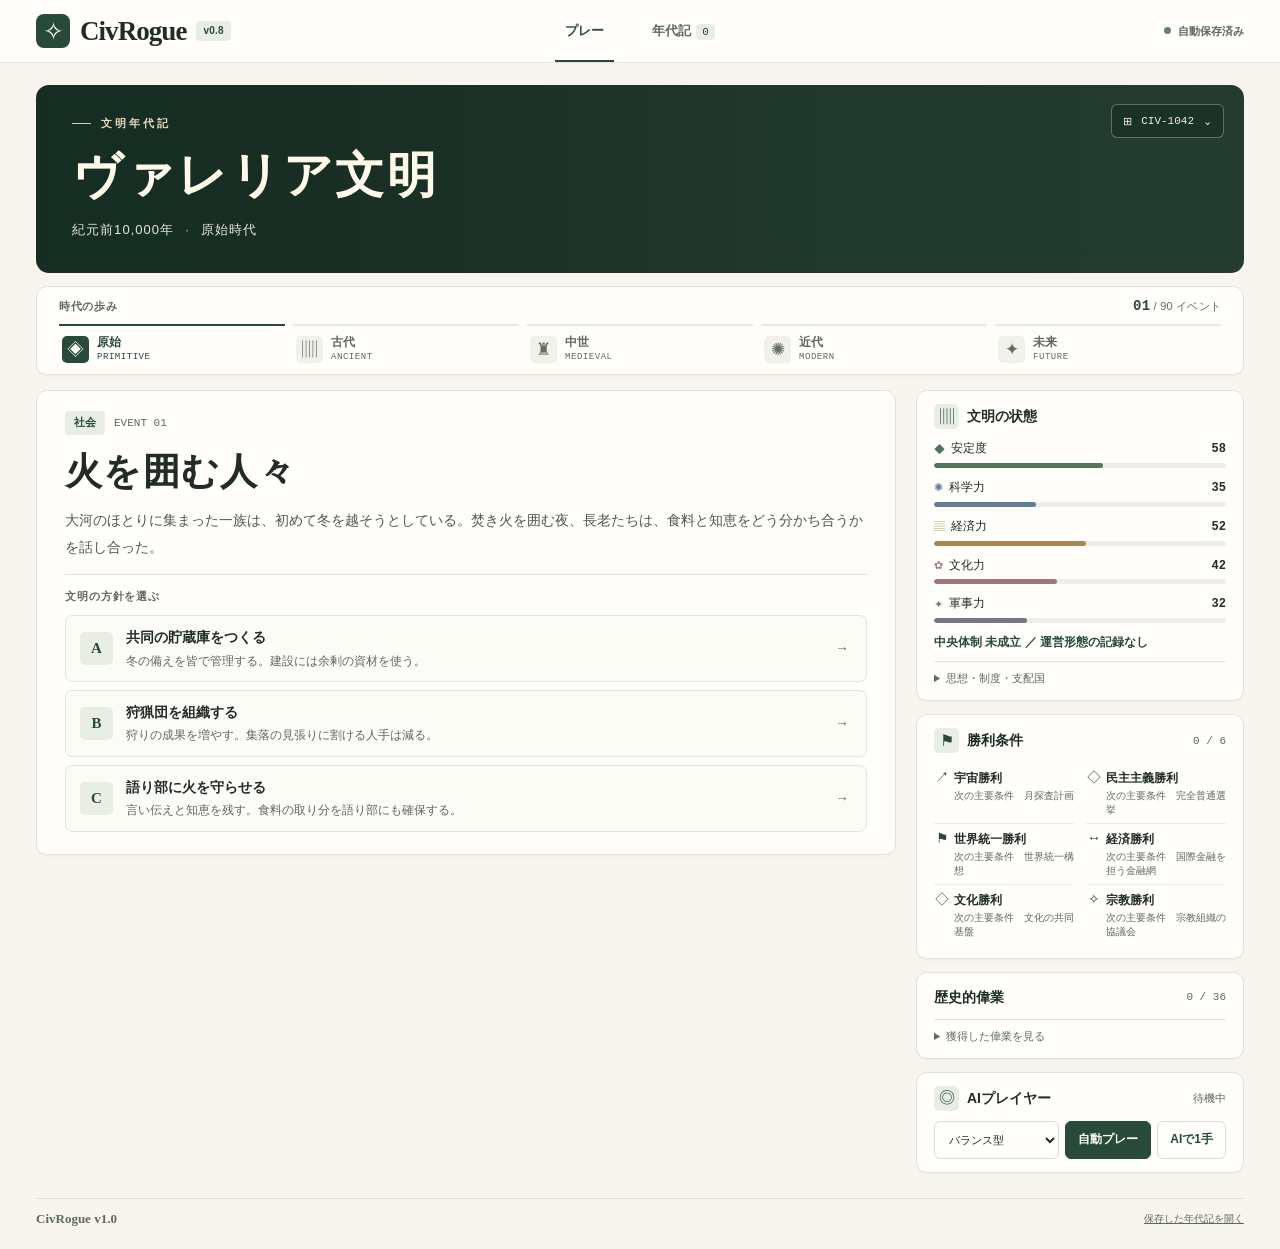
==== index.html @ 8c3ebfd4 "CivRogue v1.0" ====
<!doctype html>
<html lang="ja">
<head>
  <meta charset="utf-8">
  <meta name="viewport" content="width=device-width,initial-scale=1">
  <meta name="theme-color" content="#f7f5ee">
  <meta name="description" content="原始から未来へ。選択で文明の歴史を紡ぐローグライク。">
  <title>CivRogue | 文明年代記</title>
  <link rel="icon" href="data:,">
  <link rel="stylesheet" href="style.css">
  <script defer src="events.js"></script>
  <script defer src="ideologies.js"></script>
  <script defer src="chronicle.js"></script>
  <script defer src="crossroads.js"></script>
  <script defer src="history.js"></script>
  <script defer src="achievements.js"></script>
  <script defer src="balance.js"></script>
  <script defer src="engine.js"></script>
  <script defer src="app.js"></script>
</head>
<body>
  <header class="topbar">
    <div class="shell topbar-inner">
      <div class="brand" aria-label="CivRogue">
        <span class="brand-mark" aria-hidden="true">✧</span>
        <span>CivRogue</span>
        <small id="rules-version">v1.0</small>
      </div>
      <nav class="tabs" aria-label="画面切替">
        <button id="game-tab" type="button" aria-controls="game-view" aria-pressed="true">プレー</button>
        <button id="report-tab" type="button" aria-controls="report-view" aria-pressed="false">年代記<span id="history-count">0</span></button>
      </nav>
      <span class="save-state" id="save-state" role="status"><i></i>自動保存済み</span>
    </div>
  </header>

  <main class="shell">
    <section class="hero" aria-labelledby="civilization-name">
      <div class="hero-copy">
        <div class="hero-kicker"><span></span> 文 明 年 代 記</div>
        <h1 id="civilization-name">ヴァレリア文明</h1>
        <p><span id="hero-year">紀元前10,000年</span><span class="hero-dot">·</span><span id="hero-era">原始時代</span></p>
      </div>
      <button class="seed-pill" id="toggle-settings" aria-label="乱数シードと新規プレー" aria-expanded="false" aria-controls="seed-settings" type="button"><span aria-hidden="true">⊞</span><span id="seed-label">CIV-1042</span><span aria-hidden="true">⌄</span></button>
    </section>

    <form class="seed-settings surface" id="seed-settings" hidden>
      <div><label for="seed-input">新しい歴史を始める</label><p>開始すると現在のセーブを上書きします。</p></div>
      <div class="seed-fields">
        <input id="seed-input" aria-label="乱数シード" maxlength="64" autocomplete="off" spellcheck="false" placeholder="乱数シード">
        <button class="secondary" id="random-seed" type="button">ランダム</button>
        <button class="primary" type="submit">開始</button>
      </div>
    </form>

    <section class="journey surface" aria-label="時代と進行状況">
      <div class="journey-header">
        <span>時代の歩み</span>
        <span id="journey-progress"><strong>01</strong> / 90 イベント</span>
      </div>
      <ol id="eras"></ol>
    </section>

    <div id="game-view" class="play-layout">
      <section class="surface event-panel" id="event-panel" aria-labelledby="event-title">
        <div id="event-intro">
          <div class="event-meta"><span id="event-category" class="category">社会</span><span id="event-counter"></span></div>
          <h2 id="event-title" tabindex="-1">火を囲む人々</h2>
          <p id="event-body"></p>
          <p id="event-incident" class="event-incident" hidden></p>
        </div>
        <div id="action-area">
          <h3 id="action-label" class="section-label">文明の方針を選ぶ</h3>
          <div id="choices" class="choices"></div>
        </div>
        <div id="last-result" class="last-result" role="status" hidden></div>
      </section>

      <aside class="sidebar" aria-label="文明の情報">
        <section class="surface status-panel">
          <div class="panel-heading"><span class="panel-icon" aria-hidden="true">▥</span><h2>文明の状態</h2></div>
          <div id="metrics"></div>
          <p id="current-regime" class="current-regime"></p>
          <details class="institutions" id="institutions">
            <summary>思想・制度・支配国</summary>
            <div id="institution-content"></div>
          </details>
        </section>

        <section class="surface victory-panel">
          <div class="panel-heading"><span class="panel-icon" aria-hidden="true">⚑</span><h2>勝利条件</h2><span id="victory-count" class="count">0 / 6</span></div>
          <div id="victories"></div>
        </section>

        <section class="surface" id="achievement-panel" aria-labelledby="achievement-title" hidden>
          <div class="panel-heading"><h2 id="achievement-title">歴史的偉業</h2><span id="achievement-count" class="count">0 / 36</span></div>
          <details class="institutions">
            <summary>獲得した偉業を見る</summary>
            <div id="achievement-list"></div>
          </details>
        </section>

        <section class="surface agent-panel">
          <div class="panel-heading"><span class="panel-icon" aria-hidden="true">◎</span><h2>AIプレイヤー</h2><span id="agent-status" class="count">待機中</span></div>
          <div class="agent-actions">
            <select id="strategy" aria-label="AIプレイヤーの方針"></select>
            <button type="button" class="primary" id="toggle-agent">自動プレー</button>
            <button type="button" class="secondary" id="step-agent">AIで1手</button>
          </div>
        </section>
      </aside>
    </div>

    <section id="report-view" class="report" aria-label="文明史アルバム" hidden></section>

    <footer><span>CivRogue v1.0</span><a href="album.html">保存した年代記を開く</a></footer>
  </main>
  <template id="choice-template">
    <button class="choice" type="button">
      <span class="choice-letter"></span>
      <span class="choice-text"><strong></strong><span></span></span>
      <span class="choice-arrow" aria-hidden="true">→</span>
    </button>
  </template>
</body>
</html>
---- style.css ----
:root {
  color-scheme: light;
  --paper: #f7f5ee;
  --card: #fffefa;
  --ink: #202c25;
  --muted: #5e6860;
  --green: #284b39;
  --moss: #e9eee4;
  --line: #e3e2d8;
  --serif: Georgia, "Yu Mincho", "Hiragino Mincho ProN", "Noto Serif CJK JP", serif;
  --sans: "Hiragino Sans", "Yu Gothic", Meiryo, "Noto Sans CJK JP", sans-serif;
  font: 14px/1.65 var(--sans);
}
* { box-sizing: border-box; }
body { margin: 0; background: var(--paper); color: var(--ink); }
[hidden] { display: none !important; }
button, input, select { font: inherit; color: inherit; }
button { cursor: pointer; }
button:disabled { cursor: default; opacity: .55; }
button:focus-visible, input:focus-visible, select:focus-visible, summary:focus-visible {
  outline: 2px solid #507454;
  outline-offset: 3px;
}
a { color: var(--green); }
h1, h2, h3, p { margin: 0; }
.shell { width: min(1216px, calc(100% - 72px)); margin-inline: auto; }
.topbar { background: var(--card); border-bottom: 1px solid var(--line); }
.topbar-inner { height: 62px; display: grid; grid-template-columns: 1fr auto 1fr; align-items: center; gap: 12px; }
.brand { display: flex; align-items: center; gap: 10px; font: 700 27px/1 var(--serif); letter-spacing: -.035em; white-space: nowrap; }
.brand-mark { display: grid; place-items: center; width: 34px; height: 34px; border-radius: 8px; background: var(--green); color: #fbf5de; font: 25px/1 Georgia, serif; }
.brand small { font: 700 10px/1 var(--sans); letter-spacing: .02em; color: var(--green); background: var(--moss); padding: 5px 7px; border-radius: 4px; }
.tabs { display: flex; height: 100%; gap: 28px; }
.tabs button { position: relative; padding: 0 10px; background: none; border: 0; font-weight: 700; font-size: 13px; color: var(--muted); white-space: nowrap; }
.tabs button[aria-pressed="true"] { color: var(--green); }
.tabs button[aria-pressed="true"]::after { content: ""; position: absolute; bottom: 0; height: 2px; background: var(--green); left: 0; right: 0; }
.tabs span { background: var(--moss); color: var(--green); padding: 2px 6px; margin-left: 5px; border-radius: 4px; font: 11px ui-monospace, monospace; }
.save-state { justify-self: end; display: flex; align-items: center; gap: 7px; text-align: right; color: var(--muted); font-size: 11px; font-weight: 600; }
.save-state i { width: 7px; height: 7px; border-radius: 50%; background: #648268; flex: none; }
.save-state.error i { background: #a35c50; }
.hero {
  min-height: 188px;
  border-radius: 13px;
  margin-top: 22px;
  padding: 29px 36px 32px;
  display: flex;
  align-items: center;
  position: relative;
  color: #fff9ea;
  background: linear-gradient(90deg, #152d23 0%, rgba(24,45,35,.92) 28%, rgba(24,45,35,.33) 65%, rgba(24,45,35,.12) 100%), url("assets/river.webp") center 53% / cover, #263e31;
  overflow: hidden;
}
.hero-kicker { display: flex; gap: 10px; align-items: center; color: #eadcc0; font-size: 11px; font-weight: 700; }
.hero-kicker span { width: 19px; height: 1px; background: #decca8; }
.hero h1 { font: 700 clamp(2rem, 4.15vw, 3.5rem)/1.26 var(--serif); letter-spacing: .055em; margin: 13px 0 12px; }
.hero p { color: #e7e8dc; font-size: 13px; letter-spacing: .08em; }
.hero-dot { margin: 0 11px; color: #cabb93; }
.seed-pill { position: absolute; top: 19px; right: 20px; display: flex; gap: 9px; align-items: center; background: #1b3228e8; color: #f1edde; border: 1px solid #f1edde55; padding: 6px 11px; min-height: 34px; border-radius: 6px; font: 11px ui-monospace, monospace; }
.seed-pill:hover { background: #192b23; }
#seed-label { max-width: min(200px, 46vw); overflow: hidden; text-overflow: ellipsis; white-space: nowrap; }
.surface { border: 1px solid var(--line); border-radius: 11px; background: var(--card); box-shadow: 0 2px 3px #202c2506; }
.seed-settings { margin-top: 12px; display: flex; align-items: center; justify-content: space-between; gap: 12px; padding: 14px 22px; flex-wrap: wrap; }
.seed-settings label { font-weight: 700; }
.seed-settings p { color: var(--muted); font-size: 12px; }
.seed-fields { display: flex; gap: 7px; max-width: 100%; }
input, select { background: var(--card); border: 1px solid #d8ddd2; border-radius: 6px; padding: 8px 10px; min-width: 0; }
.seed-fields input { width: 170px; }
.journey { padding: 10px 22px 10px; margin: 13px 0 15px; }
.journey-header { display: flex; justify-content: space-between; align-items: center; color: var(--muted); font-size: 11px; font-weight: 700; letter-spacing: .06em; }
#journey-progress { font-weight: 500; letter-spacing: .02em; }
#journey-progress strong { color: var(--green); font: 700 14px ui-monospace, monospace; }
#eras { display: grid; grid-template-columns: repeat(5, 1fr); list-style: none; gap: 8px; padding: 0; margin: 9px 0 0; }
.era { position: relative; border-top: 2px solid #eae9e0; padding: 9px 3px 0; display: flex; align-items: center; gap: 8px; color: var(--muted); }
.era.active { color: var(--green); border-top-color: var(--green); }
.era.past { border-top-color: #92a891; }
.era-symbol { display: grid; place-items: center; border-radius: 5px; background: #f2f1e9; color: #626c62; width: 27px; height: 27px; flex: none; font: 17px Georgia, serif; }
.era.active .era-symbol { background: var(--green); color: #fffaf0; }
.era strong { display: block; font-size: 12px; line-height: 1.3; }
.era small { font: 9px/1.5 ui-monospace, monospace; letter-spacing: .06em; display: block; }
.play-layout { display: grid; grid-template-columns: minmax(0, 1fr) 328px; gap: 20px; align-items: start; }
.event-panel { padding: 20px 28px 22px; min-width: 0; }
.event-meta { display: flex; align-items: center; gap: 9px; color: var(--muted); font: 11px ui-monospace, monospace; }
.category { background: var(--moss); color: var(--green); padding: 4px 9px; border-radius: 4px; font: 700 11px/1.4 var(--sans); }
.event-panel h2, .report h2 { margin: 12px 0 10px; font: 700 clamp(1.65rem, 3vw, 2.65rem)/1.35 var(--serif); letter-spacing: .035em; overflow-wrap: anywhere; }
#event-body { font-size: 14px; line-height: 1.95; color: #4c584f; }
#action-area { border-top: 1px solid var(--line); margin-top: 13px; padding-top: 12px; }
.section-label { font-size: 11px; font-weight: 700; color: var(--muted); letter-spacing: .08em; margin-bottom: 10px; }
.choices { display: grid; gap: 8px; }
.choice {
  display: grid; width: 100%; min-height: 61px; grid-template-columns: 33px 1fr 17px; gap: 13px; align-items: center;
  text-align: left; padding: 10px 14px; background: #fcfcf7; border: 1px solid #e3e6db; border-radius: 7px; color: var(--ink);
}
.choice:hover, .choice:focus-visible { background: #eef2e9; border-color: #9dac9a; }
.choice-letter { width: 33px; height: 33px; display: grid; place-items: center; background: var(--moss); border-radius: 5px; color: var(--green); font: 700 15px var(--serif); }
.choice-text strong { display: block; font-size: 14px; }
.choice-text span { color: var(--muted); display: block; font-size: 12px; margin-top: 2px; }
.choice[data-risk="collapse"] { border-color: #af7467; }
.choice[data-risk="collapse"] .choice-text span { color: #8b3f33; }
.choice-arrow { color: #577460; }
.last-result { margin: 17px 0 0; background: #f3f5ed; border-left: 3px solid #7b997e; border-radius: 3px; padding: 9px 13px; color: #3e5747; font-size: 12px; }
.last-result strong { font-weight: 700; margin-right: 8px; }
.sidebar { display: grid; gap: 13px; }
.sidebar section { padding: 13px 17px; }
.panel-heading { display: flex; align-items: center; gap: 8px; margin-bottom: 10px; }
.panel-heading h2 { font-size: 14px; font-weight: 800; }
.panel-icon { display: grid; place-items: center; width: 25px; height: 25px; border-radius: 5px; background: var(--moss); color: var(--green); font: 16px/1 Georgia, serif; }
.count { margin-left: auto; white-space: nowrap; color: var(--muted); font: 11px ui-monospace, monospace; }
.metric { margin: 8px 0 10px; }
.metric-line { display: flex; align-items: center; gap: 6px; margin-bottom: 4px; font-size: 12px; }
.metric-line strong { margin-left: auto; font: 700 12px ui-monospace, monospace; }
.metric-line i { font-style: normal; font-size: 11px; line-height: 1; color: var(--metric); }
.metric-change { color: #42674e; font: 10px ui-monospace, monospace; }
.metric-change.loss { color: #9f534b; }
.metric-bar { height: 5px; background: #eeeee6; border-radius: 6px; overflow: hidden; }
.metric-bar span { height: 100%; display: block; width: var(--value); background: var(--metric); border-radius: 6px; }
.institutions { border-top: 1px solid var(--line); color: var(--muted); padding-top: 7px; font-size: 11px; }
summary { cursor: pointer; }
#institution-content { padding: 4px 0 0; overflow-wrap: anywhere; }
.victory-item { display: flex; align-items: center; gap: 8px; padding-block: 6px; min-width: 0; }
#victories[data-layout="six"] { display: grid; grid-template-columns: repeat(2, minmax(0, 1fr)); column-gap: 12px; }
#victories[data-layout="six"] .victory-item { align-items: flex-start; gap: 4px; border: 0; }
#victories[data-layout="six"] .victory-item:nth-child(n+3) { border-top: 1px solid #edede5; }
#victories[data-layout="six"] .victory-symbol { flex: 0 0 16px; font-size: 14px; }
.victory-item + .victory-item { border-top: 1px solid #edede5; }
.victory-symbol { width: 23px; flex: none; color: var(--green); text-align: center; font: 18px Georgia, serif; }
.victory-item strong { display: block; font-size: 12px; }
.victory-item p { color: var(--muted); font-size: 10px; line-height: 1.4; }
.victory-item .done { margin-left: auto; color: var(--green); background: var(--moss); font-size: 10px; padding: 2px 5px; border-radius: 4px; white-space: nowrap; }
.agent-actions { display: flex; gap: 6px; flex-wrap: wrap; }
.agent-actions select { flex: 1; font-size: 11px; }
.primary, .secondary { display: inline-flex; justify-content: center; align-items: center; text-decoration: none; min-height: 38px; padding: 6px 12px; border-radius: 6px; font-weight: 700; font-size: 12px; white-space: nowrap; }
.primary { background: var(--green); color: #fffef7; border: 1px solid var(--green); }
.primary:hover:not(:disabled) { background: #355e47; }
.secondary { background: var(--card); color: var(--green); border: 1px solid #d8ddd2; }
.secondary:hover:not(:disabled) { background: var(--moss); }
footer { margin: 25px 0 0; padding: 12px 0 22px; border-top: 1px solid var(--line); display: flex; justify-content: space-between; color: var(--muted); font-size: 10px; }
footer span:first-child { font: 700 13px var(--serif); }
.report { display: grid; grid-template-columns: minmax(0, 1.5fr) minmax(0, 1fr); gap: 15px; }
.report .surface { padding: 20px 25px; min-width: 0; }
.report-summary, .report-timeline { grid-column: 1 / -1; }
.report-summary header { display: flex; flex-wrap: wrap; align-items: center; justify-content: space-between; gap: 10px; }
.report-summary h2 { margin-top: 4px; }
.report-summary p { color: var(--muted); margin-top: 4px; }
.report h3 { font-size: 15px; margin-bottom: 10px; }
.report ul { margin: 0; padding-left: 1.35em; }
.report li + li { margin-top: 4px; }
.current-regime { color: var(--green); font-size: 12px; font-weight: 700; margin: 8px 0; }
.report-formation { grid-column: 1 / -1; }
.report-achievements { grid-column: 1 / -1; }
.achievement-list { list-style: none; margin: 0; padding: 0; }
.achievement-list li { padding: 7px 0; overflow-wrap: anywhere; }
.achievement-list li + li { border-top: 1px solid var(--line); }
.achievement-list p, #achievement-list > p { color: var(--muted); margin-top: 3px; }
.achievement-list details { margin-top: 4px; }
.achievement-list details button { display: block; }
.report-achievements .achievement-list { display: grid; grid-template-columns: repeat(auto-fit, minmax(min(100%, 250px), 1fr)); gap: 8px 18px; }
.report-achievements .achievement-list li { border-top: 1px solid var(--line); margin: 0; }
.formation-row { display: flex; flex-wrap: wrap; align-items: baseline; gap: 2px 14px; border-top: 1px solid var(--line); padding: 5px 0; }
.formation-row strong { min-width: 8em; font-size: 13px; }
.history-link { text-align: left; border: 0; background: transparent; color: var(--green); padding: 3px 0; text-decoration: underline; text-underline-offset: .2em; }
.report-turning { max-height: 350px; overflow: auto; }
.report-turning li { margin-bottom: 8px; font-size: 12px; }
.report-turning p { color: var(--muted); }
.chart-wrap { position: relative; }
#trend-chart { display: block; width: 100%; height: 180px; }
.chart-legend { display: flex; flex-wrap: wrap; list-style: none; padding: 0 !important; margin: 8px 0 0 !important; gap: 5px 12px; }
.chart-legend li { color: var(--muted); font-size: 11px; margin: 0 !important; }
.chart-legend i { display: inline-block; width: 10px; height: 3px; vertical-align: middle; margin-right: 4px; background: var(--metric); }
.report-timeline details { border-top: 1px solid var(--line); padding: 10px 0; }
.report-timeline summary { font-weight: 700; }
.report-timeline summary span { color: var(--muted); font-weight: 500; font-size: 12px; margin-right: 8px; }
.timeline-data { padding: 8px 0 0 16px; color: var(--muted); font-size: 13px; }
.timeline-data dt { font-weight: 700; margin-top: 8px; color: var(--ink); }
.timeline-data dd { margin: 0; }
.status-message { color: var(--muted); }

@media (max-width: 920px) {
  .shell { width: min(100% - 36px, 1216px); }
  .play-layout { grid-template-columns: minmax(0, 1fr) 280px; gap: 12px; }
  .sidebar section { padding-inline: 13px; }
  .event-panel { padding-inline: 20px; }
}
@media (max-width: 700px) {
  .shell { width: calc(100% - 26px); }
  .topbar-inner { height: 59px; gap: 6px; }
  .brand { gap: 5px; font-size: 22px; }
  .brand-mark { width: 27px; height: 27px; font-size: 20px; }
  .brand small { padding: 4px; font-size: 9px; }
  .tabs { gap: 1px; }
  .tabs button { padding-inline: 5px; font-size: 11px; }
  .tabs span { margin-left: 3px; }
  .save-state { font-size: 9px; gap: 3px; }
  .save-state i { width: 5px; height: 5px; }
  .hero { min-height: 183px; padding: 37px 17px 16px; margin-top: 13px; background-position: center, 64% center; }
  .hero h1 { margin-block: 8px; }
  .seed-pill { top: 9px; right: 9px; padding: 4px 7px; min-height: 28px; }
  .agent-actions button, .agent-actions select, .seed-fields button { min-height: 44px; }
  .journey { padding: 9px 11px 10px; margin: 11px 0 13px; }
  #eras { gap: 4px; }
  .era { gap: 3px; padding-inline: 0; }
  .era-symbol { width: 20px; height: 20px; font-size: 13px; }
  .era small { display: none; }
  .era strong { font-size: 11px; }
  .play-layout, .report { grid-template-columns: minmax(0, 1fr); }
  .event-panel, .report .surface { padding: 16px; }
  #event-body { font-size: 13px; }
  #action-area { margin-top: 16px; padding-top: 12px; }
  .choice { padding-inline: 8px; gap: 8px; }
  .choice-text strong { font-size: 13px; }
  .choice-text span { font-size: 11px; }
}
@media (max-width: 350px) {
  .brand small, .save-state i { display: none; }
}

.chronicle-group { border-top: 1px solid var(--line); padding: 6px 0; }
.chronicle-group summary { font-weight: 700; }
.chronicle-group p { margin: 4px 0 0 18px; font-size: 12px; color: var(--muted); }

.event-incident { color: #584125; background: #f7f1e1; border-left: 3px solid #8b652d; padding: 5px 9px; margin-top: 8px; font-size: 12px; }

.reading-album { overflow: hidden; }
.reading-album .topbar, .reading-album .shell > :not(#report-view) { display: none; }
.reading-album #report-view { display: block; position: fixed; inset: 0; margin: 0; background: #f6f3e9; }
#report-view iframe { width: 100%; height: 100%; display: block; border: 0; }
footer a { color: inherit; }
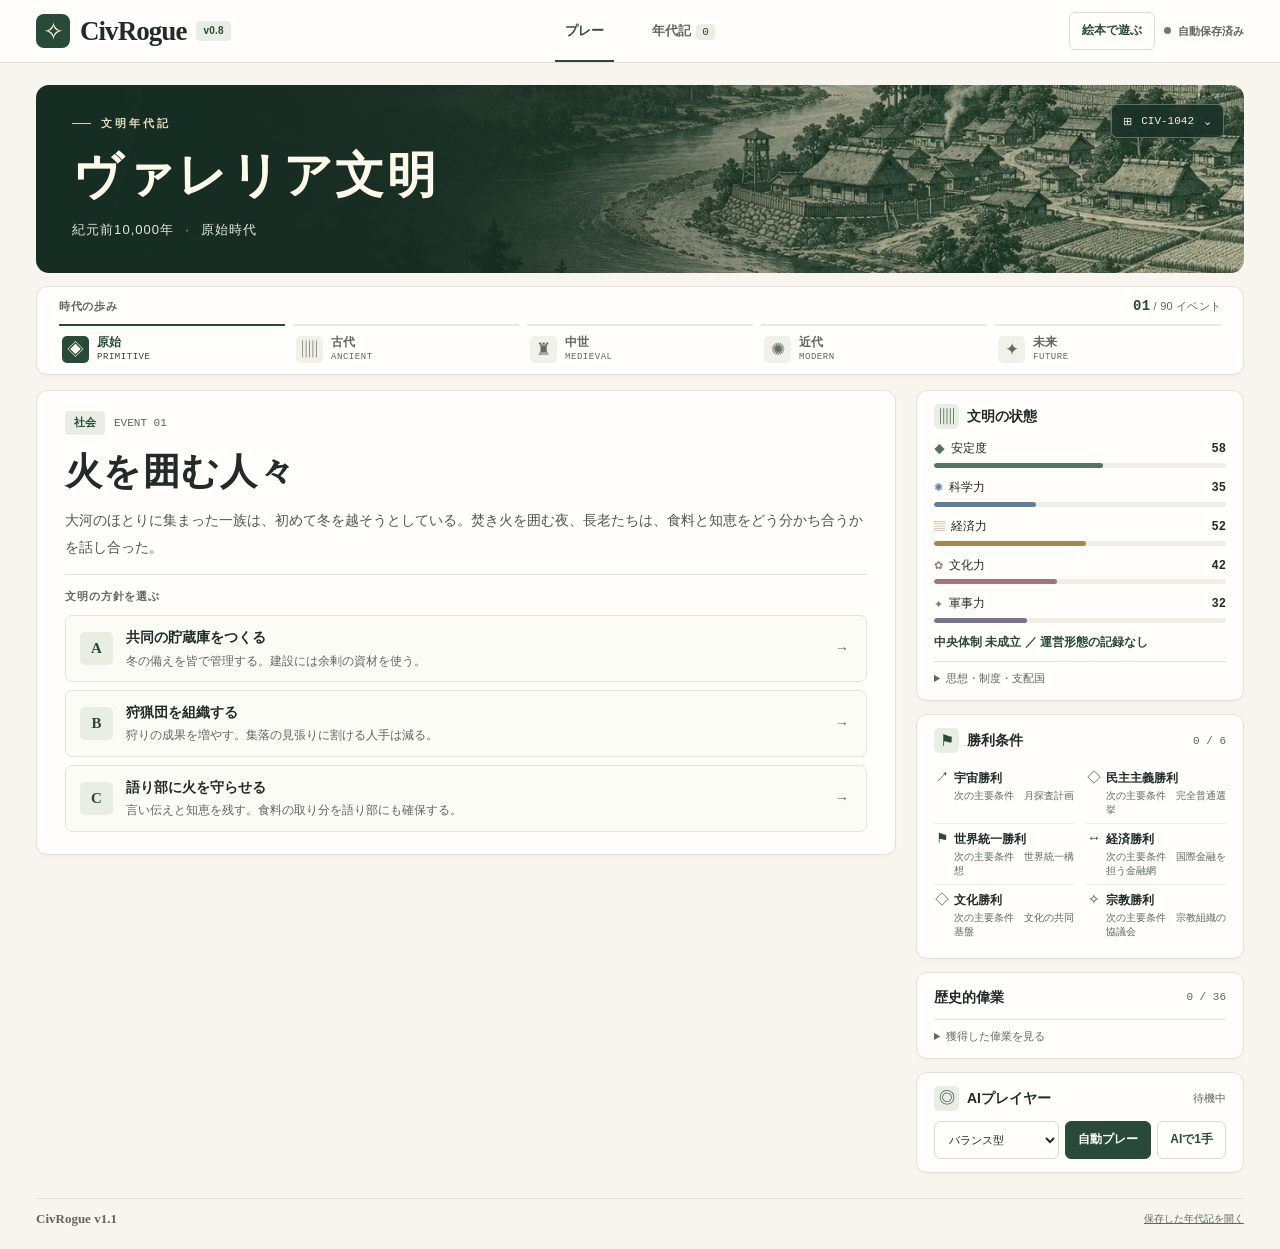
==== commit c2ba6044: "CivRogue v1.1" ====
--- a/index.html
+++ b/index.html
@@ -24,13 +24,16 @@
       <div class="brand" aria-label="CivRogue">
         <span class="brand-mark" aria-hidden="true">✧</span>
         <span>CivRogue</span>
-        <small id="rules-version">v1.0</small>
+        <small id="rules-version">v0.8</small>
       </div>
       <nav class="tabs" aria-label="画面切替">
         <button id="game-tab" type="button" aria-controls="game-view" aria-pressed="true">プレー</button>
         <button id="report-tab" type="button" aria-controls="report-view" aria-pressed="false">年代記<span id="history-count">0</span></button>
       </nav>
-      <span class="save-state" id="save-state" role="status"><i></i>自動保存済み</span>
+      <div class="topbar-actions">
+        <button class="secondary book-switch" id="open-book" type="button">絵本で遊ぶ</button>
+        <span class="save-state" id="save-state" role="status"><i></i>自動保存済み</span>
+      </div>
     </div>
   </header>
 
@@ -113,8 +116,9 @@
 
     <section id="report-view" class="report" aria-label="文明史アルバム" hidden></section>
 
-    <footer><span>CivRogue v1.0</span><a href="album.html">保存した年代記を開く</a></footer>
+    <footer><span>CivRogue v1.1</span><a href="album.html">保存した年代記を開く</a></footer>
   </main>
+  <section id="book-view" aria-label="動く文明の絵本" hidden></section>
   <template id="choice-template">
     <button class="choice" type="button">
       <span class="choice-letter"></span>
--- a/style.css
+++ b/style.css
@@ -223,3 +223,22 @@
 .reading-album #report-view { display: block; position: fixed; inset: 0; margin: 0; background: #f6f3e9; }
 #report-view iframe { width: 100%; height: 100%; display: block; border: 0; }
 footer a { color: inherit; }
+
+.playing-book > .topbar, .playing-book > main { display: none; }
+#book-view[hidden] { display: none; }
+.topbar-actions { display:flex; justify-self:end; align-items:center; gap:9px; }
+#open-book { white-space: nowrap; }
+@media (max-width: 640px) {
+  #open-book { min-height: 36px; padding: 4px 7px; }
+}
+@media (max-width: 560px) {
+  .topbar .save-state:not(.error) { display:none; }
+  .topbar .save-state.error { position:absolute; top:61px; right:8px; pointer-events:none; z-index:1; background:#fff6e7; color:#7c4036; padding:2px 5px; }
+}
+@media (max-width: 375px) {
+  .topbar-inner { grid-template-columns:minmax(0,1fr) auto auto; gap:4px; }
+  .topbar .tabs span { display:none; }
+  .topbar .brand { font-size:20px; }
+  .topbar .brand-mark { width:24px; }
+  #open-book { font-size:11px; }
+}
